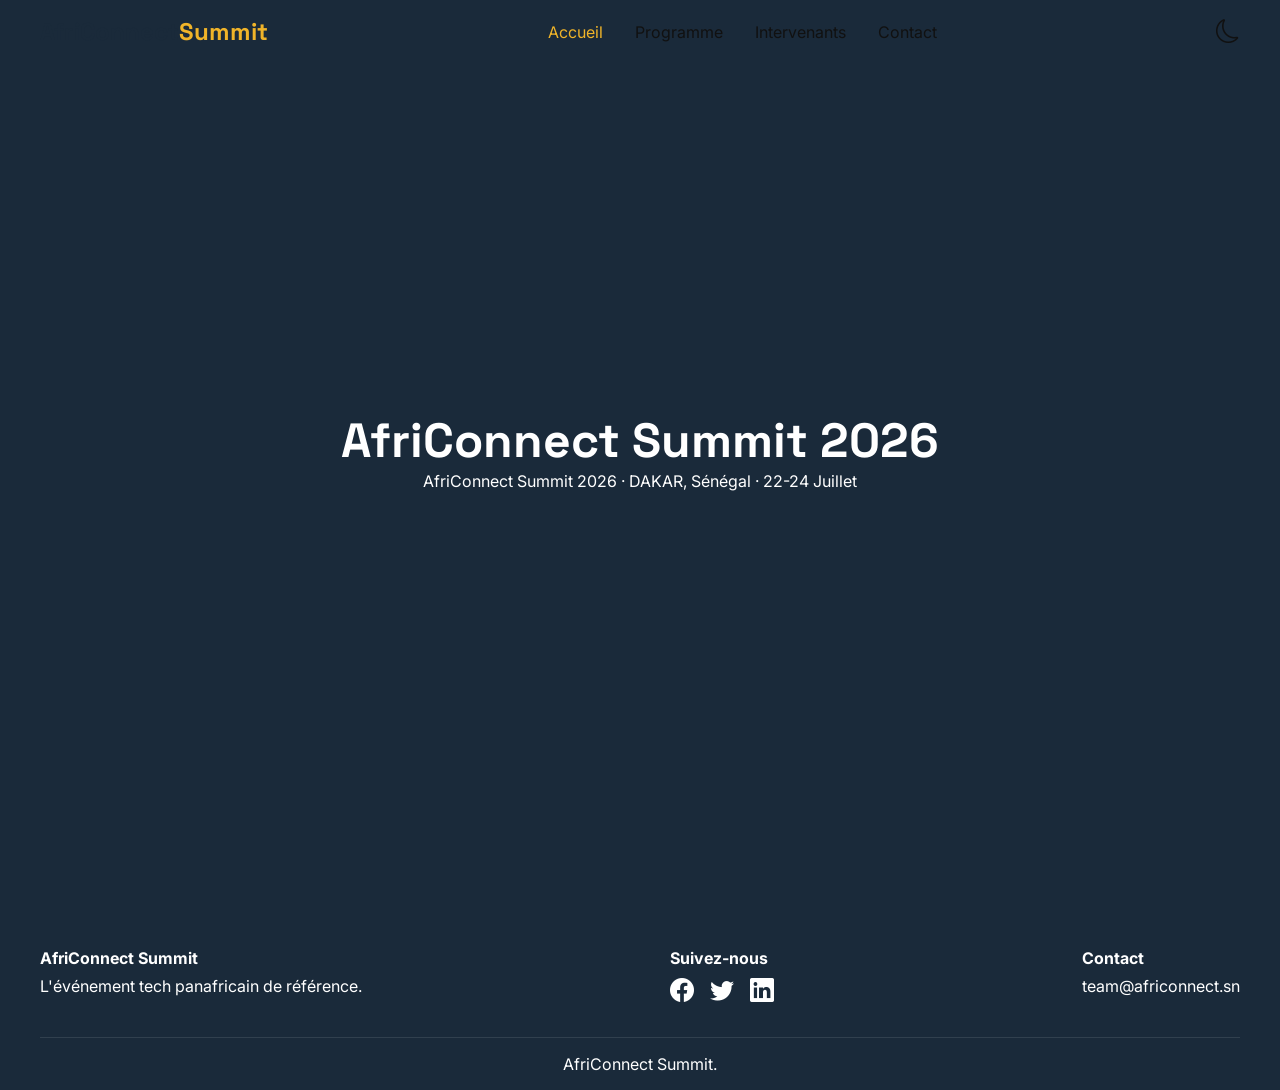
==== index.html @ 5c3fc928 "Dark Mode avec localStorage et persistance entre les pages" ====
<!DOCTYPE html>
<html lang="fr" data-theme="light">
<head>
    <meta charset="UTF-8">
    <meta name="viewport" content="width=device-width, initial-scale=1.0">
    <title>AfriConnect Summit 2026</title>
    
    <!-- Google Fonts -->
    <link href="https://fonts.googleapis.com/css2?family=Space+Grotesk:wght@400;600;700&family=Inter:wght@300;400;600&display=swap" rel="stylesheet">
    
    <!-- Bootstrap Icons -->
    <link rel="stylesheet" href="https://cdn.jsdelivr.net/npm/bootstrap-icons@1.11.3/font/bootstrap-icons.min.css">
    
    <!-- CSS -->
    <link rel="stylesheet" href="css/style.css">
</head>
<body>

    <!-- NAVBAR -->
    <header>
        <nav id="navbar">
            <div class="nav-container">
                <a href="index.html" class="logo">AfriConnect<span>Summit</span></a>
                <ul class="nav-links">
                    <li><a href="index.html" class="active">Accueil</a></li>
                    <li><a href="programme.html">Programme</a></li>
                    <li><a href="intervenants.html">Intervenants</a></li>
                    <li><a href="contact.html">Contact</a></li>
                </ul>
                <div class="nav-actions">
                    <!-- BOUTON DARK MODE -->
                    <button id="theme-toggle" aria-label="Basculer le thème">
                        <i class="bi bi-moon"></i>
                    </button>
                    <button id="hamburger" aria-label="Menu" class="hamburger">
                        <i class="bi bi-list"></i>
                    </button>
                </div>
            </div>
        </nav>
    </header>
    <!--MAIN-->
    <main>
        <section class="hero-section">
            <div class="hero-content">
                <h1>AfriConnect Summit 2026</h1>
                <p>AfriConnect Summit 2026 · DAKAR, Sénégal · 22-24 Juillet</p>
            </div>
        </section>
    </main>
    <!--FOOTER -->
    <footer>
        <div class="footer-container">
            <div class="footer-col">
                <h4>AfriConnect Summit</h4>
                <p>L'événement tech panafricain de référence.</p>
            </div>
            <div class="footer-col">
                <h4>Suivez-nous</h4>
                <div class="socials">
                    <a href="#"><i class="bi bi-facebook"></i></a>
                    <a href="#"><i class="bi bi-twitter"></i></a>
                    <a href="#"><i class="bi bi-linkedin"></i></a>
                </div>
            </div>
            <div class="footer-col">
                <h4>Contact</h4>
                <p>team@africonnect.sn</p>
            </div>
        </div>
        <div class="footer-bottom">
            <p><span id="year"></span> AfriConnect Summit.</p>
        </div>
    </footer>
    <script src="js/main.js"></script>
</body>
</html>
---- css/style.css ----
/*VARIABLES CSS - Dark Mode inclus*/
:root{
    /*Couleurs*/
    --primary: #1a2a3a;
    --secondary: #f0b429;
    --text: #111;
    --bg: #f9f9f9;
    --card-bg: #ffffff;
    --border: #e0e0e0;
    --shadow: 0 8px 24px rgba(0, 0, 0, 0.08);
    /* Typographie */
    --font-title: 'Space Grotesk', sans-serif;
    --font-body: 'Inter', sans-serif;
    /* Espacements */
    --radius: 12px;
    --transition: 0.3s ease;
}
/*DARK MODE - via [data-theme="dark"]*/
[data-theme="dark"]{
    --primary: #f0b429;
    --secondary: #1a2a3a;
    --text: #e8e8e8;
    --bg: #121212;
    --card-bg: #1e1e1e;
    --border: #333;
    --shadow: 0 8px 24px rgba(255, 255, 255, 0.05);
}
/*RESET & BASE*/
*{
    margin: 0;
    padding: 0;
    box-sizing: border-box;
}
body {
    font-family: var(--font-body);
    background: var(--bg);
    color: var(--text);
    transition: background var(--transition), color var(--transition);
}
h1, h2, h3{
    font-family: var(--font-title);
}
/*NAVBAR*/
#navbar{
    position: fixed;
    top: 0;
    width: 100%;
    z-index: 1000;
    padding: 1rem 2rem;
    background: transparent;
    transition: background var(--transition), box-shadow var(--transition);
}
.nav-container{
    display: flex;
    justify-content: space-between;
    align-items: center;
    max-width: 1200px;
    margin: 0 auto;
}
.logo{
    font-family: var(--font-title);
    font-size: 1.5rem;
    font-weight: 700;
    color: var(--primary);
}
.logo span{
    color: var(--secondary);
}
.nav-links{
    display: flex;
    gap: 2rem;
    list-style: none;
}
.nav-links a{
    color: var(--text);
    text-decoration: none;
    transition: color var(--transition);
}
.nav-links a:hover,
.nav-links a.active{
    color: var(--secondary);
}
.nav-actions{
    display: flex;
    gap: 1rem;
    align-items: center;
}
#theme-toggle{
    background: none;
    border: none;
    color: var(--text);
    font-size: 1.5rem;
    cursor: pointer;
    transition: color var(--transition);
}
#theme-toggle:hover{
    color: var(--secondary);
}
.hamburger{
    display: none;
    background: none;
    border: none;
    color: var(--text);
    font-size: 1.8rem;
    cursor: pointer;
}
/*HERO*/
.hero-section{
    min-height: 100vh;
    display: flex;
    align-items: center;
    justify-content: center;
    text-align: center;
    padding: 2rem;
    background: var(--primary);
    color: #fff;
}
.hero-content h1{
    font-size: 3rem;
}
.hero-content h1 span{
    color: var(--secondary);
}
/*INNER HERO*/
.inner-hero {
    padding: 8rem 2rem 4rem;
    text-align: center;
    background: var(--primary);
    color: #fff;
}
.inner-hero-content p a{
    color: var(--secondary);
    text-decoration: none;
}
/*FOOTER*/
footer{
    background: var(--primary);
    color: #fff;
    padding: 3rem 2rem 1rem;
}
.footer-container{
    display: flex;
    justify-content: space-between;
    max-width: 1200px;
    margin: 0 auto;
    gap: 2rem;
    flex-wrap: wrap;
}
.footer-col h4{
    margin-bottom: 0.5rem;
}
.socials{
    display: flex;
    gap: 1rem;
}
.socials a{
    color: #fff;
    font-size: 1.5rem;
    transition: color var(--transition);
}
.socials a:hover{
    color: var(--secondary);
}
.footer-bottom{
    text-align: center;
    max-width: 1200px;
    margin: 2rem auto 0;
    padding-top: 1rem;
    border-top: 1px solid rgba(255, 255, 255, 0.1);
}
/* RESPONSIVE */
@media (max-width: 768px){
    .nav-links {
        display: none;
    }
    .hamburger {
        display: block;
    }
    .hero-content h1 {
        font-size: 2.5rem;
    }
    .footer-container {
        flex-direction: column;
        text-align: center;
    }
    .socials{
        justify-content: center;
    }
}
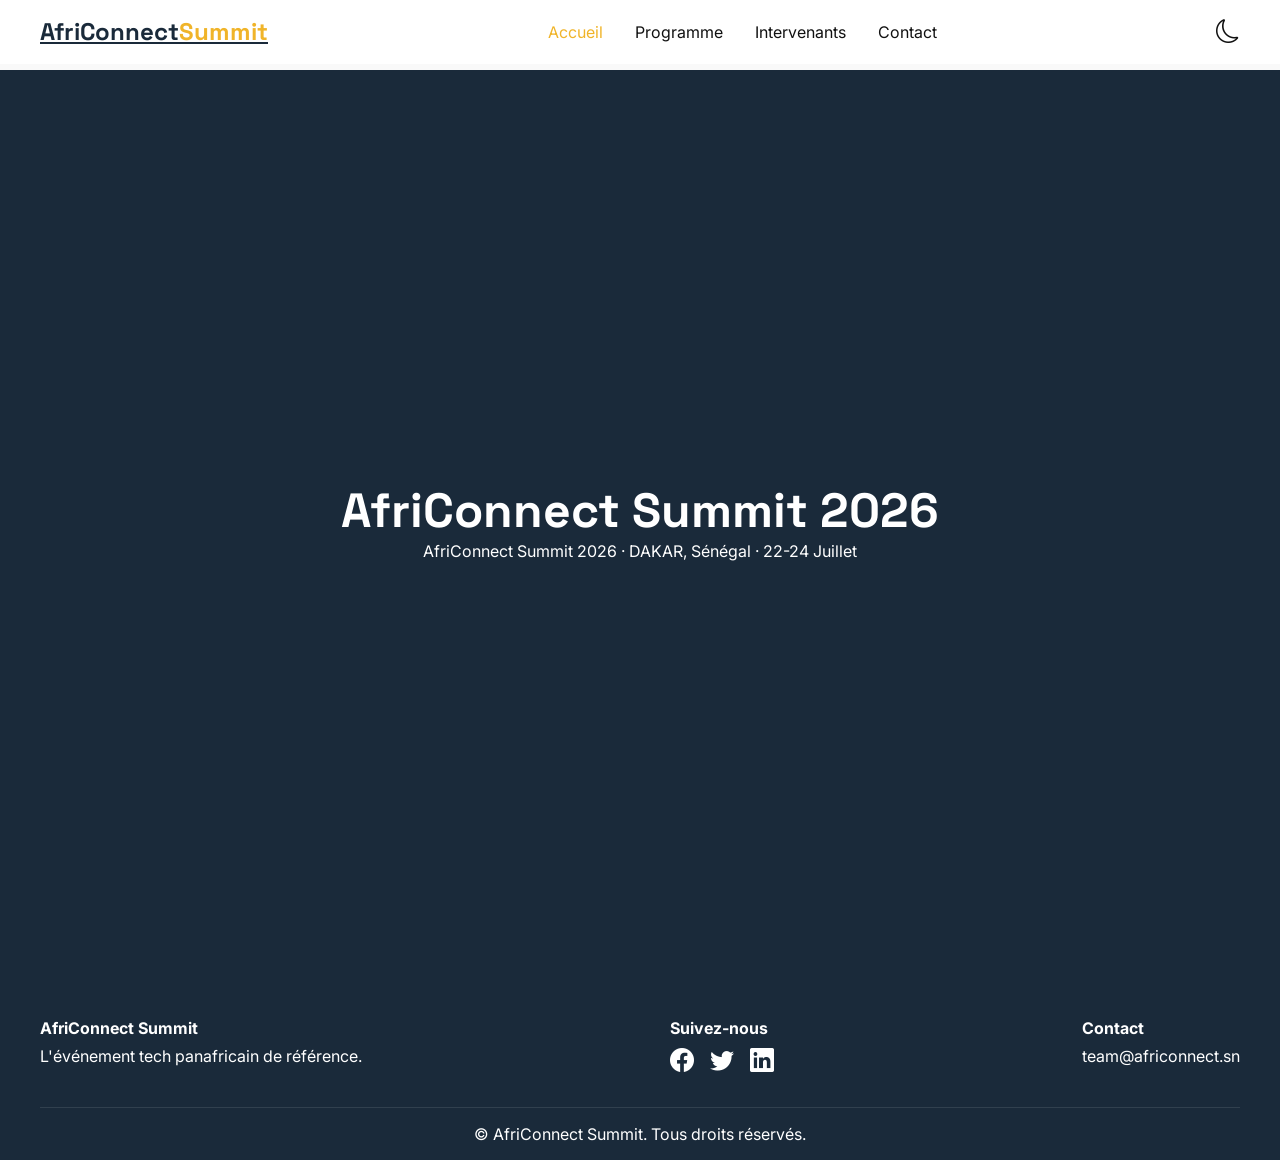
==== commit 1c551409: "la Navbar dynamique" ====
--- a/index.html
+++ b/index.html
@@ -69,7 +69,7 @@
             </div>
         </div>
         <div class="footer-bottom">
-            <p><span id="year"></span> AfriConnect Summit.</p>
+            <p>&copy; <span id="year"></span> AfriConnect Summit. Tous droits réservés.</p>
         </div>
     </footer>
     <script src="js/main.js"></script>
--- a/css/style.css
+++ b/css/style.css
@@ -14,6 +14,8 @@
     /* Espacements */
     --radius: 12px;
     --transition: 0.3s ease;
+    --nav-bg: rgba(255, 255, 255, 0.95);
+    --nav-shadow: none;
 }
 /*DARK MODE - via [data-theme="dark"]*/
 [data-theme="dark"]{
@@ -24,6 +26,8 @@
     --card-bg: #1e1e1e;
     --border: #333;
     --shadow: 0 8px 24px rgba(255, 255, 255, 0.05);
+    --nav-bg: rgba(18, 18, 18, 0.95);
+    --nav-shadow: 0 4px 20px rgba(0, 0, 0, 0.3);
 }
 /*RESET & BASE*/
 *{
@@ -36,6 +40,7 @@
     background: var(--bg);
     color: var(--text);
     transition: background var(--transition), color var(--transition);
+    padding-top: 70px;
 }
 h1, h2, h3{
     font-family: var(--font-title);
@@ -47,8 +52,14 @@
     width: 100%;
     z-index: 1000;
     padding: 1rem 2rem;
-    background: transparent;
+    background: var(--nav-bg);
+    backdrop-filter: blur(10px);
     transition: background var(--transition), box-shadow var(--transition);
+    border-bottom: 1px solid transparent;
+}
+#navbar.scrolled{
+    box-shadow: var(--nav-shadow);
+    border-bottom: 1px solid rgba(128, 128, 128, 0.1);
 }
 .nav-container{
     display: flex;
@@ -122,7 +133,7 @@
     color: var(--secondary);
 }
 /*INNER HERO*/
-.inner-hero {
+.inner-hero{
     padding: 8rem 2rem 4rem;
     text-align: center;
     background: var(--primary);
@@ -170,20 +181,57 @@
 }
 /* RESPONSIVE */
 @media (max-width: 768px){
-    .nav-links {
+    .hamburger{
+        display: flex;
+        align-items: center;
+        justify-content: center;
+    }
+
+    .nav-links{
+        position: absolute;
+        top: 100%;
+        left: 0;
+        width: 100%;
+        background: var(--nav-bg);
+        flex-direction: column;
+        padding: 20px;
+        gap: 15px;
         display: none;
-    }
-    .hamburger {
-        display: block;
-    }
-    .hero-content h1 {
+        border-top: 1px solid rgba(128, 128, 128, 0.1);
+        backdrop-filter: blur(10px);
+    }
+
+    .nav-links.active{
+        display: flex;
+    }
+
+    .nav-links a{
+        font-size: 1.1rem;
+        padding: 10px 0;
+        width: 100%;
+        text-align: center;
+    }
+
+    .hero-content h1{
         font-size: 2.5rem;
     }
-    .footer-container {
+
+    .footer-container{
         flex-direction: column;
         text-align: center;
     }
+
     .socials{
         justify-content: center;
     }
-}+}
+/* petit ecran */
+@media (max-width: 375px){
+    .logo{
+        font-size: 1.2rem;
+    }
+    
+    #navbar{
+        padding: 12px 15px;
+    }
+}
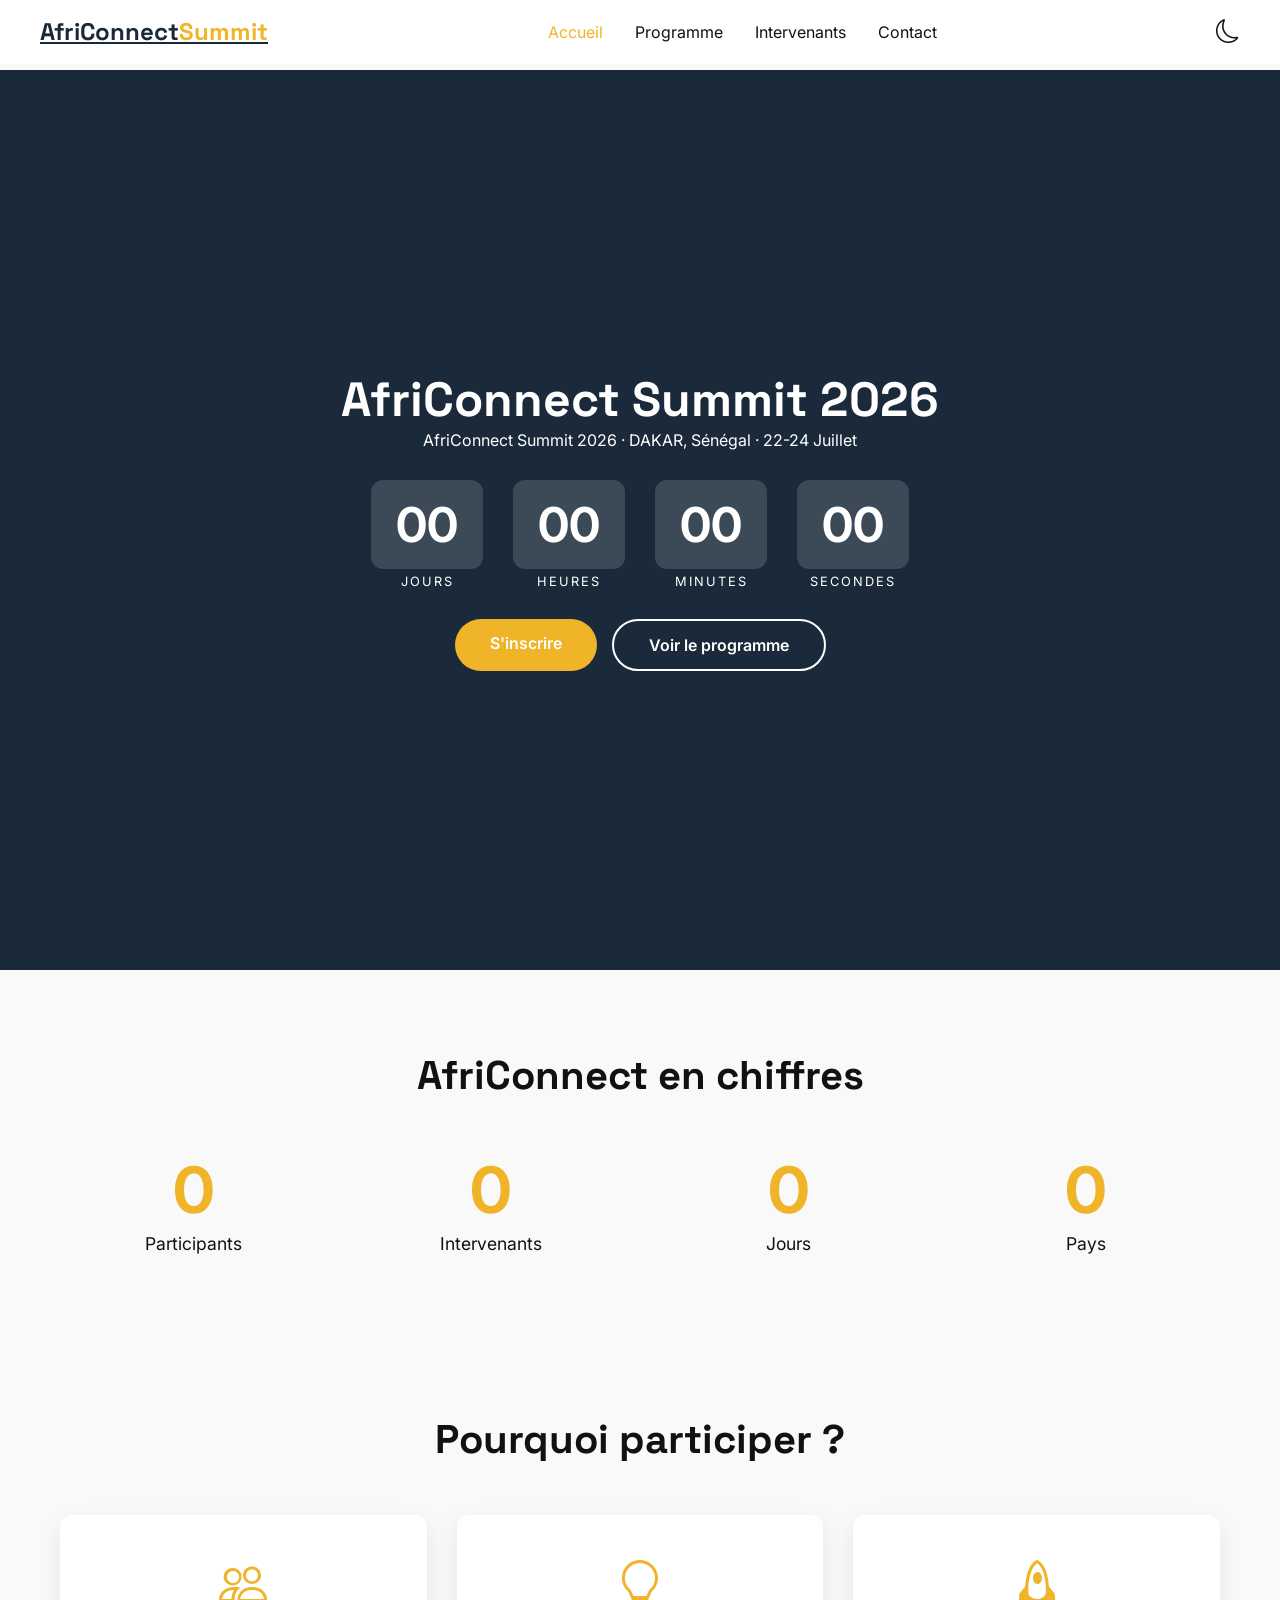
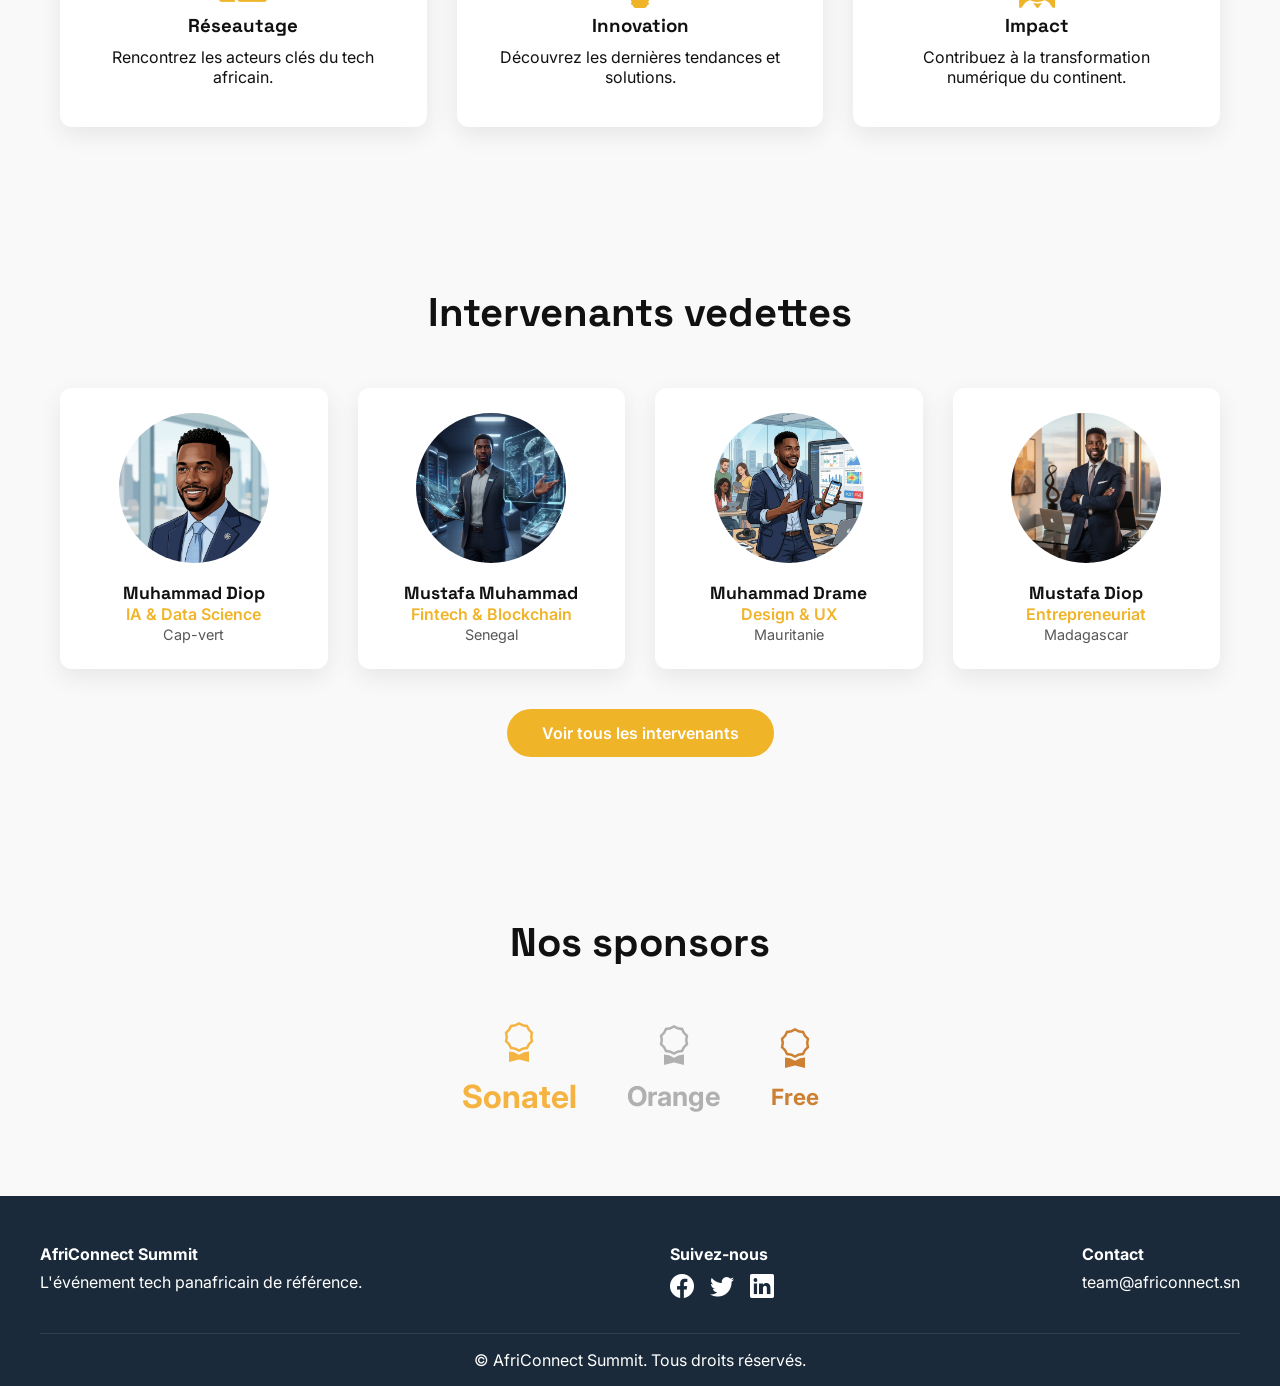
==== commit 646d1604: "Animations fade-in, slide-in, zoom-in au scroll" ====
--- a/index.html
+++ b/index.html
@@ -15,7 +15,6 @@
     <link rel="stylesheet" href="css/style.css">
 </head>
 <body>
-
     <!-- NAVBAR -->
     <header>
         <nav id="navbar">
@@ -45,6 +44,111 @@
             <div class="hero-content">
                 <h1>AfriConnect Summit 2026</h1>
                 <p>AfriConnect Summit 2026 · DAKAR, Sénégal · 22-24 Juillet</p>
+        <!-- COMPTE À REBOURS -->
+        <div id="countdown" class="countdown">
+            <div><span id="days">00</span><small>Jours</small></div>
+            <div><span id="hours">00</span><small>Heures</small></div>
+            <div><span id="minutes">00</span><small>Minutes</small></div>
+            <div><span id="seconds">00</span><small>Secondes</small></div>
+        </div>
+        <!-- BOUTONS CTA -->
+        <div class="hero-buttons">
+            <a href="contact.html" class="btn primary">S'inscrire</a>
+            <a href="programme.html" class="btn secondary">Voir le programme</a>
+        </div>
+</section>
+        <!--CHIFFRES CLÉS-->
+        <section class="stats-section fade-in">
+            <div class="container">
+                <h2>AfriConnect en chiffres</h2>
+                <div class="stats-grid">
+                    <div class="stat-item">
+                        <span class="stat-number" data-target="1200">0</span>
+                        <p>Participants</p>
+                    </div>
+                    <div class="stat-item">
+                        <span class="stat-number" data-target="48">0</span>
+                        <p>Intervenants</p>
+                    </div>
+                    <div class="stat-item">
+                        <span class="stat-number" data-target="3">0</span>
+                        <p>Jours</p>
+                    </div>
+                    <div class="stat-item">
+                        <span class="stat-number" data-target="12">0</span>
+                        <p>Pays</p>
+                    </div>
+                </div>
+            </div>
+        </section>
+        <!--POURQUOI PARTICIPER-->
+        <section class="why-section fade-in">
+            <div class="container">
+                <h2>Pourquoi participer ?</h2>
+                <div class="why-grid">
+                    <div class="why-card">
+                        <i class="bi bi-people"></i>
+                        <h3>Réseautage</h3>
+                        <p>Rencontrez les acteurs clés du tech africain.</p>
+                    </div>
+                    <div class="why-card">
+                        <i class="bi bi-lightbulb"></i>
+                        <h3>Innovation</h3>
+                        <p>Découvrez les dernières tendances et solutions.</p>
+                    </div>
+                    <div class="why-card">
+                        <i class="bi bi-rocket"></i>
+                        <h3>Impact</h3>
+                        <p>Contribuez à la transformation numérique du continent.</p>
+                    </div>
+                </div>
+            </div>
+        </section>
+        <!--INTERVENANTS VEDETTES-->
+        <section class="speakers-preview fade-in">
+            <div class="container">
+                <h2>Intervenants vedettes</h2>
+                <div class="speakers-grid">
+                    <div class="speaker-card">
+                        <img src="images/rcommercial.jpg" alt="Muhammad Diop">
+                        <h3>Muhammad Diop</h3>
+                        <p>IA & Data Science</p>
+                        <span>Cap-vert</span>
+                    </div>
+                    <div class="speaker-card">
+                        <img src="images/dtechnique.jpg" alt="Mustafa Muhammad">
+                        <h3>Mustafa Muhammad</h3>
+                        <p>Fintech & Blockchain</p>
+                        <span>Senegal</span>
+                    </div>
+                    <div class="speaker-card">
+                        <img src="images/cmanager1.jpg" alt="Muhammad Drame">
+                        <h3>Muhammad Drame</h3>
+                        <p>Design & UX</p>
+                        <span>Mauritanie</span>
+                    </div>
+                    <div class="speaker-card">
+                        <img src="images/ceo.jpg" alt="Mustafa Diop">
+                        <h3>Mustafa Diop</h3>
+                        <p>Entrepreneuriat</p>
+                        <span>Madagascar</span>
+                    </div>
+                </div>
+                <div class="text-center">
+                    <a href="intervenants.html" class="btn primary">Voir tous les intervenants</a>
+                </div>
+            </div>
+        </section>
+
+        <!-- ===== SPONSORS ===== -->
+        <section class="sponsors-section fade-in">
+            <div class="container">
+                <h2>Nos sponsors</h2>
+                <div class="sponsors-flex">
+                    <div class="sponsor gold"><i class="bi bi-award"></i> Sonatel</div>
+                    <div class="sponsor silver"><i class="bi bi-award"></i> Orange</div>
+                    <div class="sponsor bronze"><i class="bi bi-award"></i> Free</div>
+                </div>
             </div>
         </section>
     </main>
@@ -70,6 +174,7 @@
         </div>
         <div class="footer-bottom">
             <p>&copy; <span id="year"></span> AfriConnect Summit. Tous droits réservés.</p>
+            <button id="back-to-top" aria-label="Retour en haut"><i class="bi bi-arrow-up"></i></button>
         </div>
     </footer>
     <script src="js/main.js"></script>
--- a/css/style.css
+++ b/css/style.css
@@ -235,3 +235,352 @@
         padding: 12px 15px;
     }
 }
+/* ======================================================
+   COMMIT #3 - NOUVEAUX STYLES
+   ====================================================== */
+
+.container {
+    max-width: 1200px;
+    margin: 0 auto;
+    padding: 0 20px;
+}
+
+section {
+    padding: 80px 0;
+}
+
+section h2 {
+    text-align: center;
+    font-size: 2.5rem;
+    margin-bottom: 50px;
+}
+
+/* COMPTE À REBOURS */
+.countdown {
+    display: flex;
+    justify-content: center;
+    gap: 30px;
+    margin: 30px 0;
+    flex-wrap: wrap;
+}
+
+.countdown div {
+    text-align: center;
+}
+
+.countdown span {
+    font-size: 3rem;
+    font-weight: 700;
+    display: block;
+    background: rgba(255, 255, 255, 0.15);
+    padding: 15px 25px;
+    border-radius: 12px;
+    min-width: 80px;
+    backdrop-filter: blur(5px);
+}
+
+.countdown small {
+    display: block;
+    margin-top: 5px;
+    font-size: 0.8rem;
+    text-transform: uppercase;
+    letter-spacing: 2px;
+}
+
+/* BOUTONS CTA */
+.hero-buttons {
+    display: flex;
+    gap: 15px;
+    justify-content: center;
+    flex-wrap: wrap;
+    margin-top: 20px;
+}
+
+.btn {
+    display: inline-block;
+    padding: 14px 35px;
+    border-radius: 50px;
+    font-weight: 600;
+    transition: all var(--transition);
+    border: none;
+    cursor: pointer;
+    text-decoration: none;
+    font-size: 1rem;
+}
+
+.btn.primary {
+    background: var(--secondary);
+    color: #fff;
+}
+
+.btn.primary:hover {
+    transform: translateY(-3px);
+    box-shadow: 0 8px 25px rgba(240, 180, 41, 0.4);
+}
+
+.btn.secondary {
+    background: transparent;
+    color: #fff;
+    border: 2px solid #fff;
+}
+
+.btn.secondary:hover {
+    background: #fff;
+    color: var(--primary);
+    transform: translateY(-3px);
+}
+
+/* STATS - Chiffres clés */
+.stats-grid {
+    display: grid;
+    grid-template-columns: repeat(4, 1fr);
+    gap: 30px;
+    text-align: center;
+}
+
+.stat-item .stat-number {
+    font-size: 4rem;
+    font-weight: 700;
+    color: var(--secondary);
+    display: block;
+}
+
+.stat-item p {
+    font-size: 1.1rem;
+    margin-top: 5px;
+}
+
+/* WHY - Pourquoi participer */
+.why-grid {
+    display: flex;
+    gap: 30px;
+    justify-content: center;
+    flex-wrap: wrap;
+}
+
+.why-card {
+    background: var(--card-bg);
+    padding: 40px 30px;
+    border-radius: var(--radius);
+    text-align: center;
+    box-shadow: var(--shadow);
+    flex: 1;
+    min-width: 250px;
+    transition: transform var(--transition);
+}
+
+.why-card:hover {
+    transform: translateY(-10px);
+}
+
+.why-card i {
+    font-size: 3rem;
+    color: var(--secondary);
+    margin-bottom: 15px;
+}
+
+.why-card h3 {
+    margin-bottom: 10px;
+}
+
+/* SPEAKERS - Intervenants */
+.speakers-grid {
+    display: grid;
+    grid-template-columns: repeat(4, 1fr);
+    gap: 30px;
+}
+
+.speaker-card {
+    background: var(--card-bg);
+    border-radius: var(--radius);
+    padding: 25px 20px;
+    text-align: center;
+    box-shadow: var(--shadow);
+    transition: all var(--transition);
+}
+
+.speaker-card:hover {
+    transform: translateY(-8px);
+    box-shadow: 0 12px 30px rgba(0, 0, 0, 0.15);
+}
+
+.speaker-card img {
+    width: 150px;
+    height: 150px;
+    border-radius: 50%;
+    object-fit: cover;
+    margin-bottom: 15px;
+}
+
+.speaker-card h3 {
+    font-size: 1.1rem;
+}
+
+.speaker-card p {
+    color: var(--secondary);
+    font-weight: 600;
+}
+
+.speaker-card span {
+    font-size: 0.9rem;
+    opacity: 0.7;
+}
+
+.text-center {
+    text-align: center;
+    margin-top: 40px;
+}
+
+/* SPONSORS */
+.sponsors-flex {
+    display: flex;
+    justify-content: center;
+    align-items: center;
+    gap: 50px;
+    flex-wrap: wrap;
+}
+
+.sponsor {
+    text-align: center;
+    font-weight: 700;
+    font-size: 1.5rem;
+}
+
+.sponsor i {
+    display: block;
+    font-size: 2.5rem;
+    margin-bottom: 10px;
+}
+
+.sponsor.gold {
+    font-size: 2rem;
+    color: #f5b342;
+}
+
+.sponsor.gold i {
+    color: #f5b342;
+}
+
+.sponsor.silver {
+    font-size: 1.7rem;
+    color: #b0b0b0;
+}
+
+.sponsor.silver i {
+    color: #b0b0b0;
+}
+
+.sponsor.bronze {
+    font-size: 1.4rem;
+    color: #cd7f32;
+}
+
+.sponsor.bronze i {
+    color: #cd7f32;
+}
+
+/* ANIMATIONS FADE-IN */
+.fade-in {
+    opacity: 0;
+    transform: translateY(40px);
+    transition: all 0.8s ease;
+}
+
+.fade-in.visible {
+    opacity: 1;
+    transform: translateY(0);
+}
+
+/* BOUTON RETOUR EN HAUT */
+#back-to-top {
+    position: fixed;
+    bottom: 30px;
+    right: 30px;
+    background: var(--secondary);
+    color: #fff;
+    border: none;
+    border-radius: 50%;
+    width: 50px;
+    height: 50px;
+    font-size: 1.5rem;
+    cursor: pointer;
+    transition: all var(--transition);
+    display: none;
+    align-items: center;
+    justify-content: center;
+    z-index: 999;
+}
+
+#back-to-top:hover {
+    transform: translateY(-3px);
+    box-shadow: 0 8px 25px rgba(240, 180, 41, 0.4);
+}
+
+#back-to-top.visible {
+    display: flex;
+}
+
+/* RESPONSIVE POUR LE COMMIT #3 */
+@media(max-width: 768px){
+    section{
+        padding: 50px 0;
+    }
+    section h2{
+        font-size: 2rem;
+    }
+    .stats-grid{
+        grid-template-columns: repeat(2, 1fr);
+    }
+    .speakers-grid{
+        grid-template-columns: repeat(2, 1fr);
+    }
+    .countdown{
+        gap: 15px;
+    }
+    .countdown span{
+        font-size: 2rem;
+        padding: 10px 18px;
+        min-width: 60px;
+    }
+    .hero-content h1{
+        font-size: 2.5rem;
+    }
+    .why-card{
+        min-width: 200px;
+    }
+    .sponsors-flex {
+        gap: 30px;
+    }
+    .sponsor.gold{
+        font-size: 1.7rem;
+    }
+    .sponsor.silver{
+        font-size: 1.4rem;
+    }
+    .sponsor.bronze{
+        font-size: 1.2rem;
+    }
+}
+@media(max-width: 375px){
+    .stats-grid{
+        grid-template-columns: 1fr;
+    }
+    .speakers-grid{
+        grid-template-columns: 1fr;
+    }
+    .countdown{
+        gap: 10px;
+    }
+    .countdown span{
+        font-size: 1.5rem;
+        padding: 8px 12px;
+        min-width: 50px;
+    }
+    .hero-content h1{
+        font-size: 2rem;
+    }
+    .btn{
+        padding: 12px 25px;
+        font-size: 0.9rem;
+    }
+}
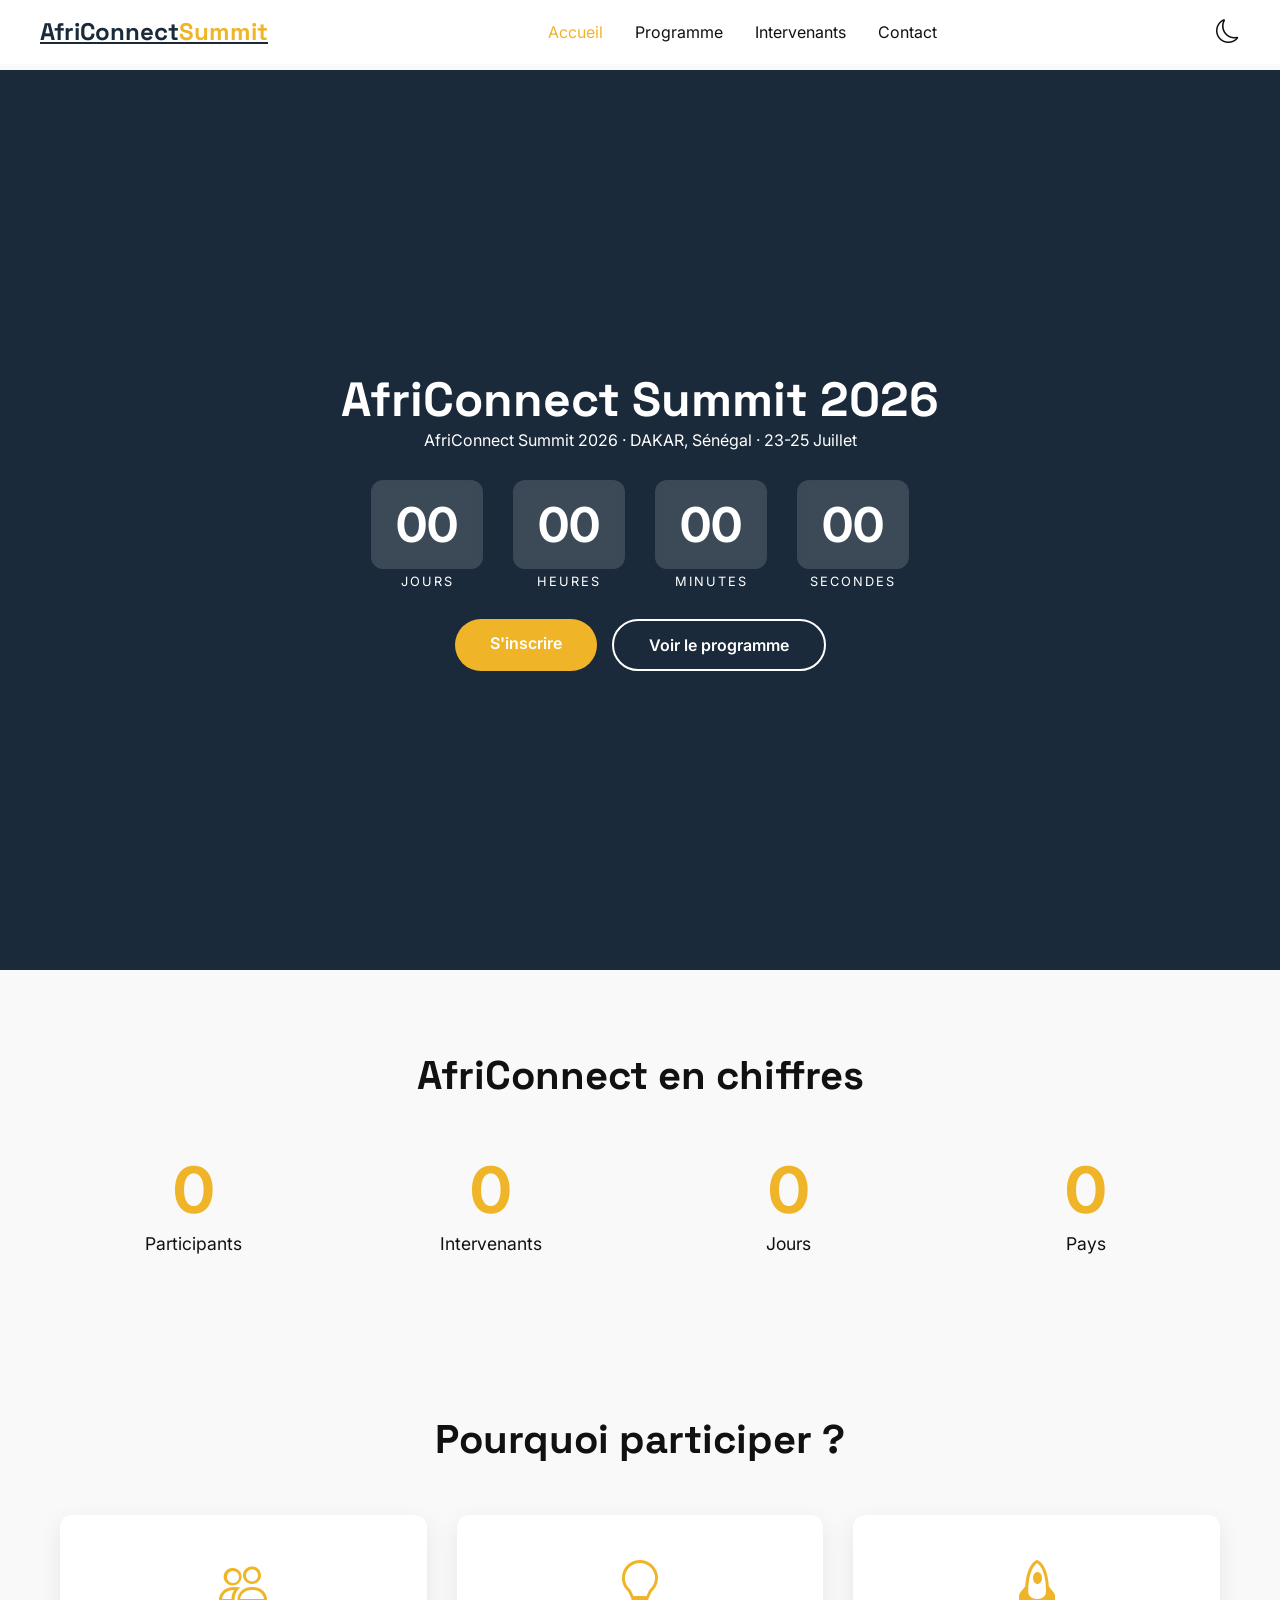
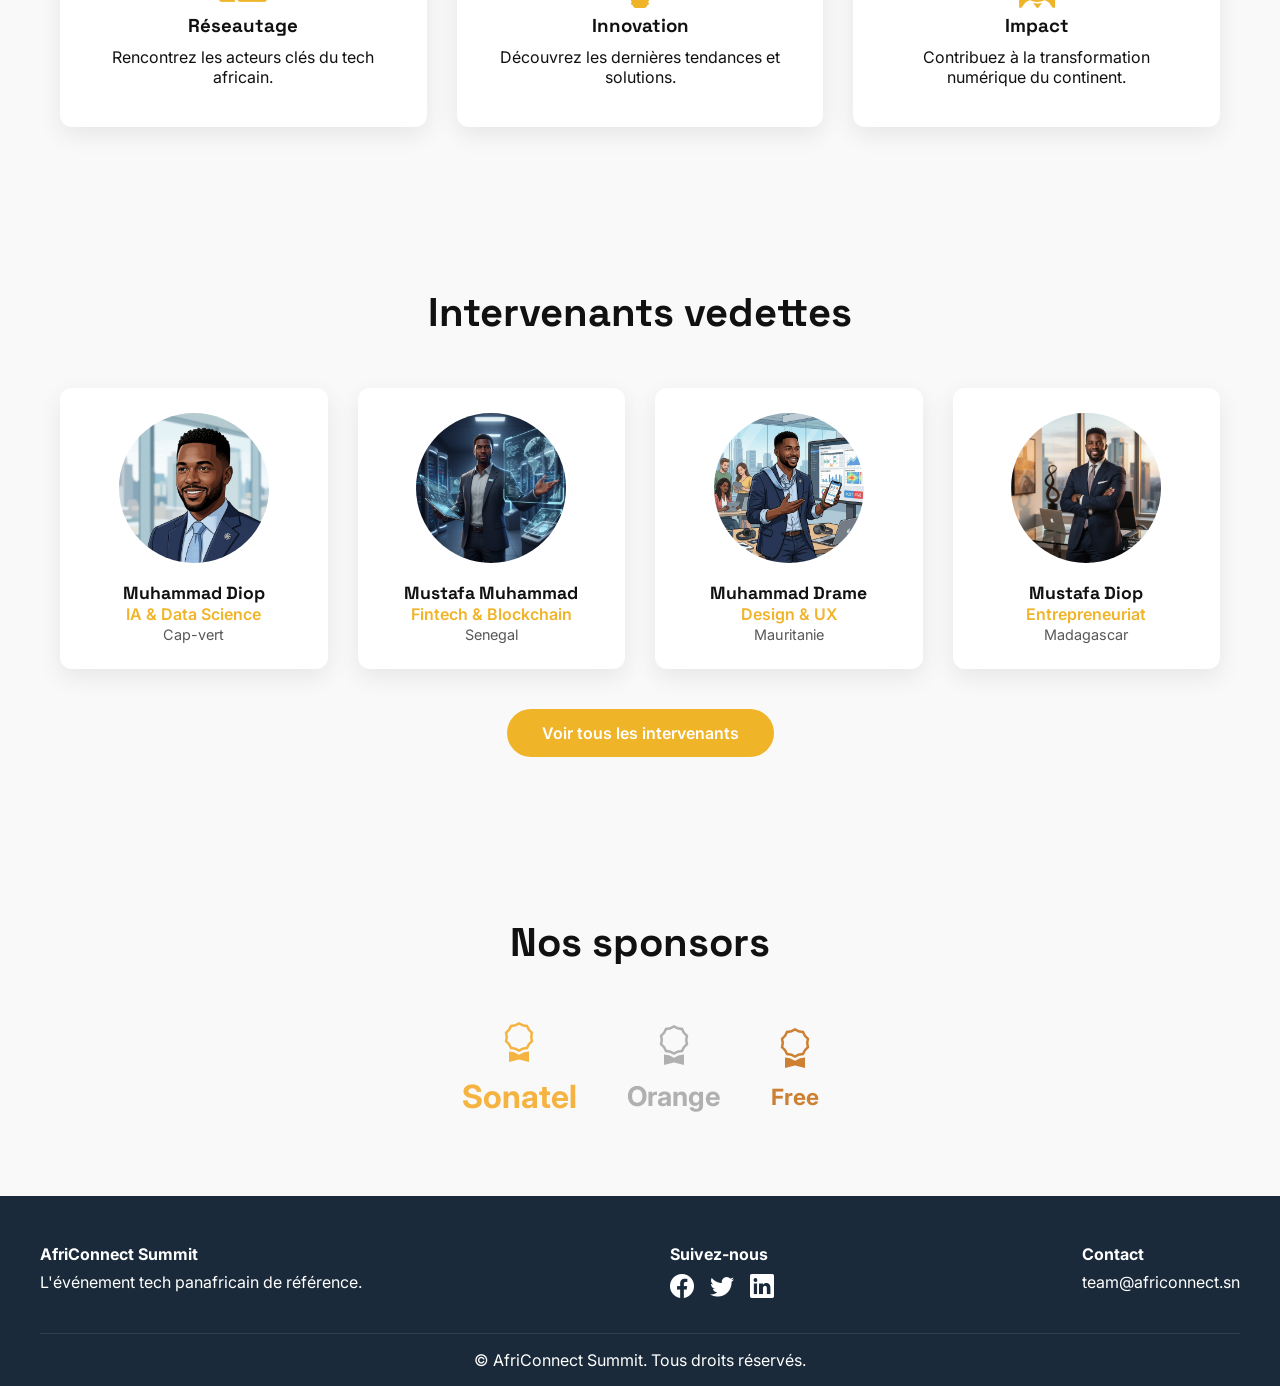
==== commit 2bb15f86: "Filtrage dynamique des intervenants" ====
--- a/index.html
+++ b/index.html
@@ -43,7 +43,7 @@
         <section class="hero-section">
             <div class="hero-content">
                 <h1>AfriConnect Summit 2026</h1>
-                <p>AfriConnect Summit 2026 · DAKAR, Sénégal · 22-24 Juillet</p>
+                <p>AfriConnect Summit 2026 · DAKAR, Sénégal · 23-25 Juillet</p>
         <!-- COMPTE À REBOURS -->
         <div id="countdown" class="countdown">
             <div><span id="days">00</span><small>Jours</small></div>
--- a/css/style.css
+++ b/css/style.css
@@ -584,3 +584,291 @@
         font-size: 0.9rem;
     }
 }
+/*COMMIT 4 programme et theme*/
+/* SECTION PROGRAMME */
+.SectionProgramme{
+    padding: 80px 0;
+}
+.SectionProgramme h2{
+    text-align: center;
+    font-size: 2.5rem;
+    margin-bottom: 50px;
+}
+/* ONGLETS */
+.tabs{
+    display: flex;
+    justify-content: center;
+    gap: 15px;
+    margin-bottom: 40px;
+    flex-wrap: wrap;
+}
+.tab-btn{
+    padding: 12px 35px;
+    border: 2px solid var(--secondary);
+    background: transparent;
+    color: var(--text);
+    border-radius: 50px;
+    font-weight: 600;
+    cursor: pointer;
+    transition: all var(--transition);
+    font-size: 1rem;
+}
+.tab-btn:hover{
+    background: var(--secondary);
+    color: #fff;
+    transform: translateY(-3px);
+}
+.tab-btn.active{
+    background: var(--secondary);
+    color: #fff;
+}
+/* TABLEAUX */
+.tab-content table{
+    width: 100%;
+    border-collapse: collapse;
+    background: var(--card-bg);
+    border-radius: var(--radius);
+    overflow: hidden;
+    box-shadow: var(--shadow);
+}
+.tab-content thead{
+    background: var(--primary);
+    color: #fff;
+}
+.tab-content th{
+    padding: 15px 20px;
+    text-align: left;
+    font-weight: 600;
+}
+.tab-content td{
+    padding: 12px 20px;
+    border-bottom: 1px solid var(--border);
+}
+.tab-content tbody tr:hover{
+    background: rgba(240, 180, 41, 0.05);
+}
+.tab-content tbody tr:nth-child(even){
+    background: rgba(0, 0, 0, 0.02);
+}
+[data-theme="dark"] .tab-content tbody tr:nth-child(even){
+    background: rgba(255, 255, 255, 0.03);
+}
+/* SECTION THÉMATIQUES */
+.sectionthemes{
+    padding: 80px 0;
+    background: var(--bg);
+}
+.sectionthemes h2{
+    text-align: center;
+    font-size: 2.5rem;
+    margin-bottom: 50px;
+}
+/* GRILLE THÉMATIQUES */
+.gridthemes{
+    display: grid;
+    grid-template-columns: repeat(2, 1fr);
+    gap: 30px;
+}
+/* CARTE THÉMATIQUE */
+.cartetheme{
+    background: var(--card-bg);
+    padding: 40px 30px;
+    border-radius: var(--radius);
+    text-align: center;
+    box-shadow: var(--shadow);
+    transition: all var(--transition);
+}
+.cartetheme:hover{
+    transform: translateY(-8px);
+    box-shadow: 0 12px 30px rgba(0, 0, 0, 0.12);
+}
+.cartetheme i{
+    font-size: 3rem;
+    color: var(--secondary);
+    margin-bottom: 15px;
+    display: block;
+}
+.cartetheme h3{
+    margin-bottom: 10px;
+}
+.cartetheme p{
+    color: var(--text);
+    opacity: 0.8;
+}
+/* RESPONSIVE */
+@media (max-width: 768px){
+    .SectionProgramme {
+        padding: 50px 0;
+    }
+    .sectionthemes{
+        padding: 50px 0;
+    }
+    .SectionProgramme h2,
+    .sectionthemes h2{
+        font-size: 2rem;
+    }
+    .tabs{
+        gap: 10px;
+    }
+    .tab-btn{
+        padding: 10px 25px;
+        font-size: 0.9rem;
+    }
+    .gridthemes{
+        grid-template-columns: 1fr;
+    }
+    .tab-content table{
+        font-size: 0.85rem;
+    }
+    .tab-content th,
+    .tab-content td{
+        padding: 10px 12px;
+    }
+}
+@media (max-width: 375px){
+    .tab-btn{
+        padding: 8px 18px;
+        font-size: 0.8rem;
+        width: 100%;
+    }
+    .tab-content table{
+        font-size: 0.7rem;
+    }
+    .tab-content th,
+    .tab-content td{
+        padding: 8px 10px;
+    }
+    .cartetheme{
+        padding: 30px 20px;
+    }
+    .cartetheme i{
+        font-size: 2.5rem;
+    }
+}
+/* COMMIT5 filtre des intervenants*/
+
+/*section filtre*/
+.sectionfiltres{
+    padding: 40px 0 20px;
+}
+.filtres{
+    display: flex;
+    justify-content: center;
+    gap: 15px;
+    flex-wrap: wrap;
+}
+.btn-filtre{
+    padding: 10px 30px;
+    border: 2px solid var(--secondary);
+    background: transparent;
+    color: var(--text);
+    border-radius: 50px;
+    font-weight: 600;
+    cursor: pointer;
+    transition: all var(--transition);
+    font-size: 0.95rem;
+}
+.btn-filtre:hover{
+    background: var(--secondary);
+    color: #fff;
+    transform: translateY(-3px);
+}
+.btn-filtre.actif{
+    background: var(--secondary);
+    color: #fff;
+}
+/*section des intervenant*/
+.sectionintervenants{
+    padding: 20px 0 80px;
+}
+.grilleintervenants{
+    display: grid;
+    grid-template-columns: repeat(3, 1fr);
+    gap: 30px;
+}
+/* carte des intervants*/
+.carteintervenant{
+    background: var(--card-bg);
+    border-radius: var(--radius);
+    padding: 25px 20px;
+    text-align: center;
+    box-shadow: var(--shadow);
+    transition: all var(--transition);
+}
+.carteintervenant:hover{
+    transform: translateY(-8px);
+    box-shadow: 0 12px 30px rgba(0, 0, 0, 0.15);
+}
+.carteintervenant img{
+    width: 150px;
+    height: 150px;
+    border-radius: 50%;
+    object-fit: cover;
+    margin-bottom: 15px;
+}
+.carteintervenant h3{
+    font-size: 1.1rem;
+    margin-bottom: 5px;
+}
+.carteintervenant p{
+    color: var(--secondary);
+    font-weight: 600;
+    margin-bottom: 5px;
+}
+.carteintervenant span{
+    font-size: 0.9rem;
+    opacity: 0.7;
+}
+/*conteneur */
+.conteneur{
+    max-width: 1200px;
+    margin: 0 auto;
+    padding: 0 20px;
+}
+/*responsive*/
+/* Tablette */
+@media (max-width: 768px){
+    .grilleintervenants{
+        grid-template-columns: repeat(2, 1fr);
+        gap: 20px;
+    }
+    .filtres{
+        gap: 10px;
+    }
+    .btn-filtre{
+        padding: 8px 20px;
+        font-size: 0.85rem;
+    }
+    .carteintervenant img{
+        width: 120px;
+        height: 120px;
+    }
+}
+/* Mobile */
+@media (max-width: 375px){
+    .grilleintervenants {
+        grid-template-columns: 1fr;
+        gap: 20px;
+    }
+    .btn-filtre{
+        padding: 6px 15px;
+        font-size: 0.75rem;
+        width: 100%;
+        text-align: center;
+    }
+    .filtres{
+        flex-direction: column;
+        align-items: center;
+        gap: 8px;
+    }
+    .carteintervenant img{
+        width: 100px;
+        height: 100px;
+    }
+    .carteintervenant h3{
+        font-size: 1rem;
+    }
+    .carteintervenant p{
+        font-size: 0.9rem;
+    }
+}
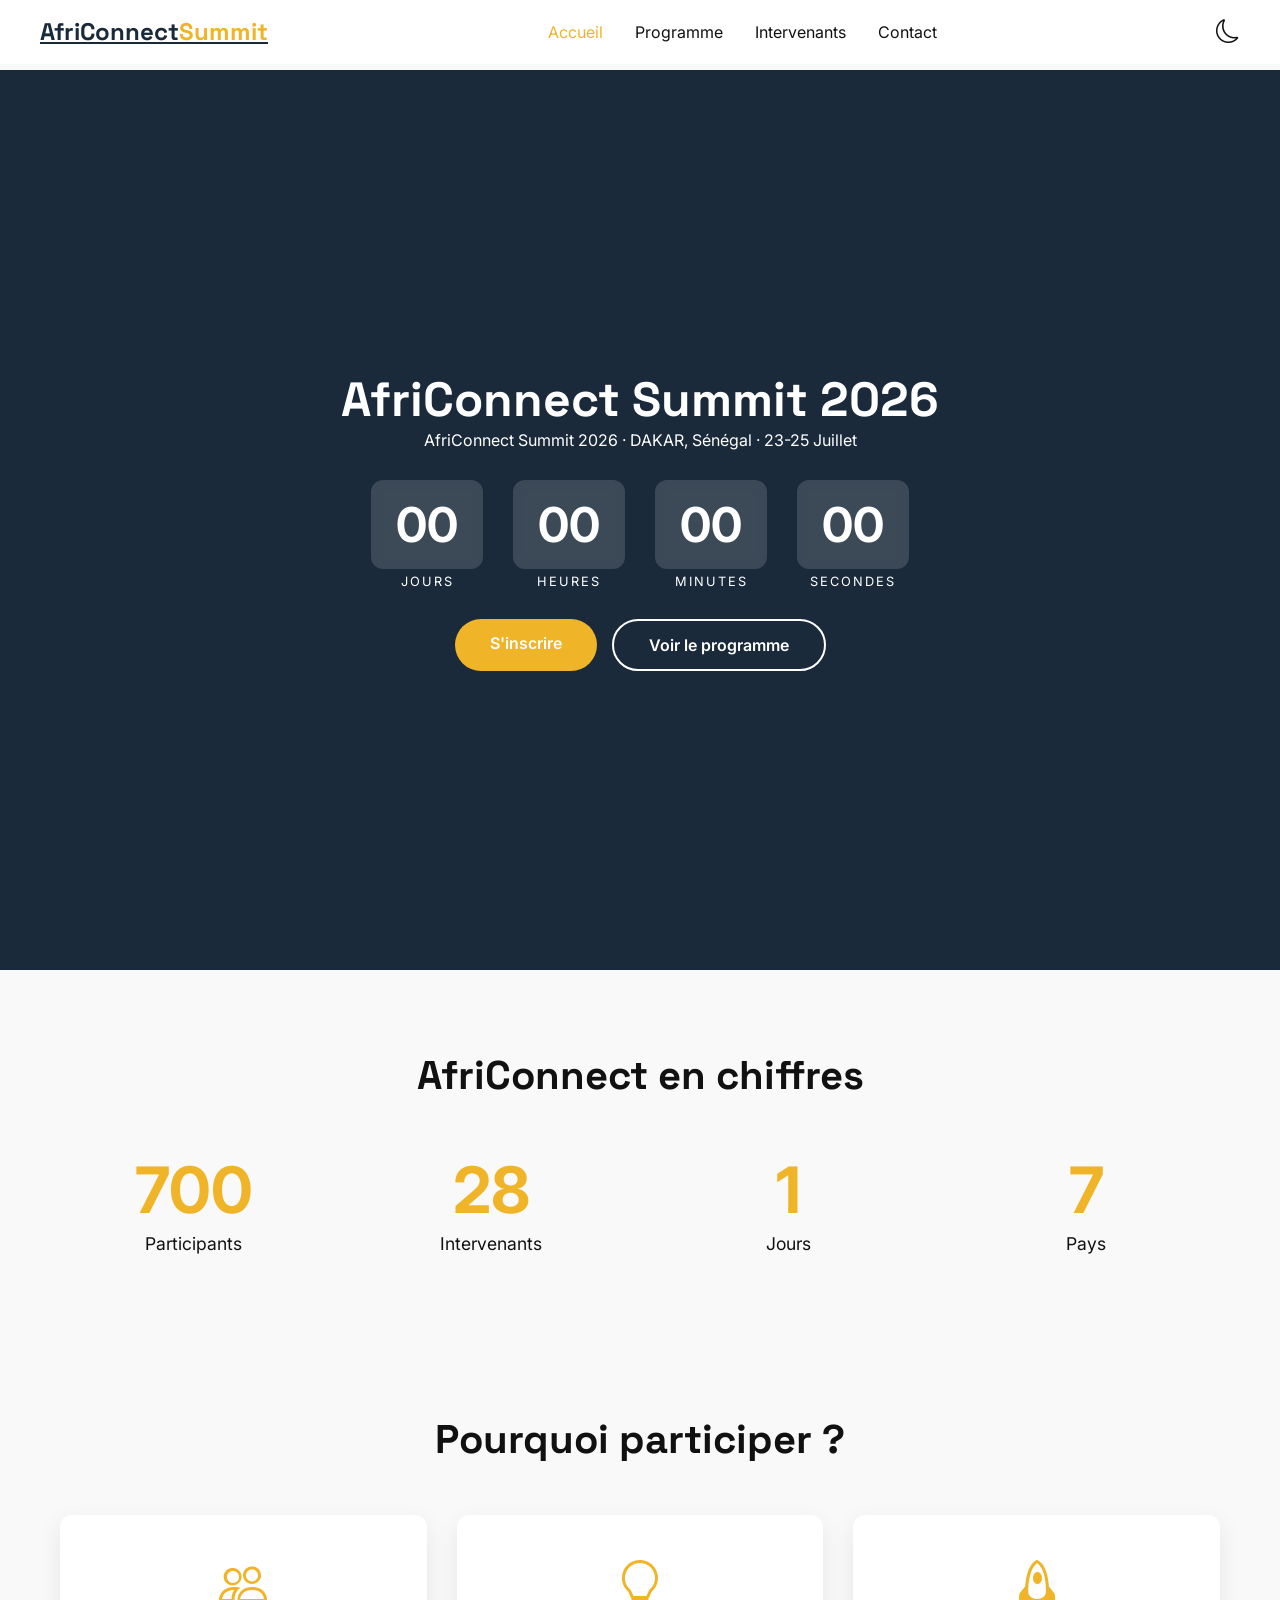
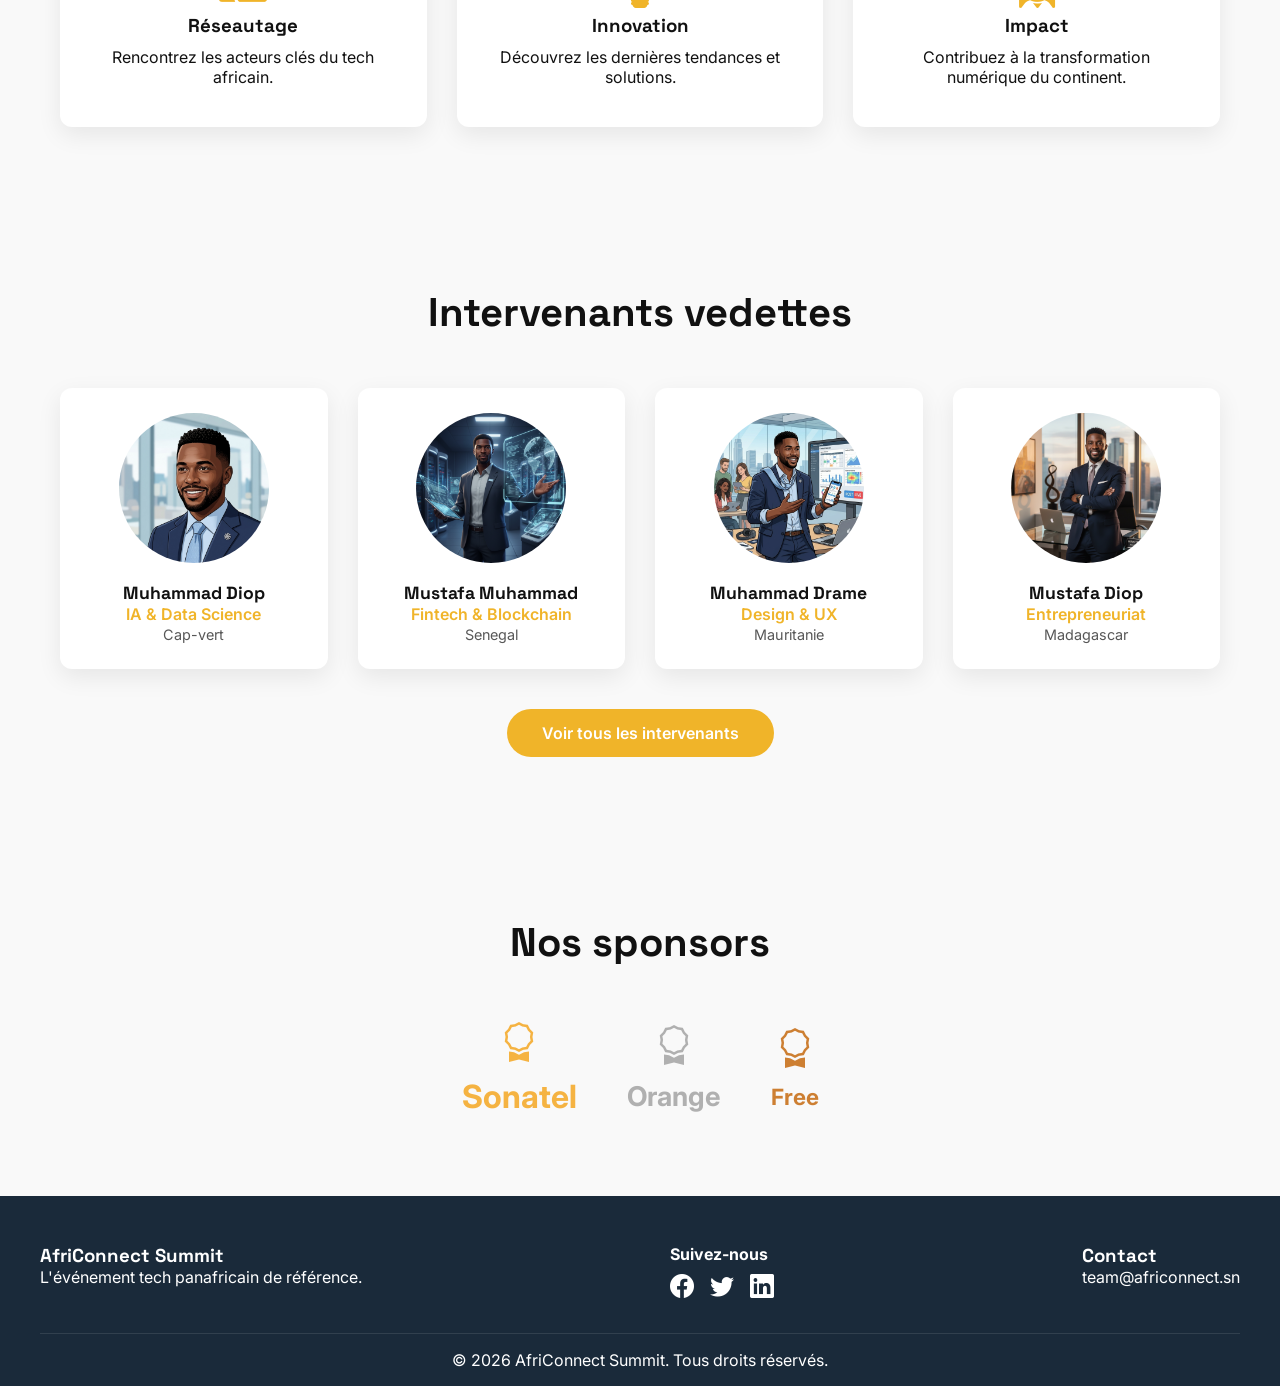
==== commit 8223aa12: "anne dynamique" ====
--- a/index.html
+++ b/index.html
@@ -55,6 +55,7 @@
         <div class="hero-buttons">
             <a href="contact.html" class="btn primary">S'inscrire</a>
             <a href="programme.html" class="btn secondary">Voir le programme</a>
+        </div>
         </div>
 </section>
         <!--CHIFFRES CLÉS-->
@@ -156,7 +157,7 @@
     <footer>
         <div class="footer-container">
             <div class="footer-col">
-                <h4>AfriConnect Summit</h4>
+                <h3>AfriConnect Summit</h3>
                 <p>L'événement tech panafricain de référence.</p>
             </div>
             <div class="footer-col">
@@ -168,7 +169,7 @@
                 </div>
             </div>
             <div class="footer-col">
-                <h4>Contact</h4>
+                <h3>Contact</h3>
                 <p>team@africonnect.sn</p>
             </div>
         </div>
--- a/css/style.css
+++ b/css/style.css
@@ -871,4 +871,290 @@
     .carteintervenant p{
         font-size: 0.9rem;
     }
+}
+/* ======================================================
+   COMMIT #6 - CONTACT, FORMULAIRE, FAQ, MAPS
+   ====================================================== */
+
+/* SECTION CONTACT */
+.sectioncontact {
+    padding: 60px 0 80px;
+}
+
+.contactflex {
+    display: flex;
+    gap: 60px;
+    align-items: flex-start;
+}
+
+.contactformulaire {
+    flex: 2;
+}
+
+.contactformulaire h2 {
+    text-align: left;
+    font-size: 2rem;
+    margin-bottom: 10px;
+}
+
+.contactformulaire > p {
+    margin-bottom: 30px;
+    opacity: 0.7;
+}
+
+.contactinfos {
+    flex: 1;
+    background: var(--card-bg);
+    padding: 40px 30px;
+    border-radius: var(--radius);
+    box-shadow: var(--shadow);
+}
+
+.contactinfos h2 {
+    text-align: left;
+    font-size: 1.8rem;
+    margin-bottom: 30px;
+}
+
+.info-item,
+.infoitem {
+    display: flex;
+    gap: 15px;
+    margin-bottom: 25px;
+    align-items: flex-start;
+}
+
+.info-item i,
+.infoitem i {
+    font-size: 1.8rem;
+    color: var(--secondary);
+    margin-top: 5px;
+}
+
+.info-item h4,
+.infoitem h4 {
+    margin-bottom: 5px;
+}
+
+.info-item p,
+.infoitem p {
+    opacity: 0.7;
+}
+
+/* FORMULAIRE */
+.groupechamp {
+    margin-bottom: 20px;
+}
+
+.groupechamp label {
+    display: block;
+    font-weight: 600;
+    margin-bottom: 5px;
+}
+
+.groupechamp input,
+.groupechamp select,
+.groupechamp textarea {
+    width: 100%;
+    padding: 12px 15px;
+    border: 2px solid var(--border);
+    border-radius: var(--radius);
+    background: var(--bg);
+    color: var(--text);
+    font-family: var(--font-body);
+    transition: border-color var(--transition);
+}
+
+.groupechamp input:focus,
+.groupechamp select:focus,
+.groupechamp textarea:focus {
+    outline: none;
+    border-color: var(--secondary);
+}
+
+.groupechamp input.erreur,
+.groupechamp select.erreur,
+.groupechamp textarea.erreur {
+    border-color: #e74c3c;
+}
+
+.groupechamp input.valide,
+.groupechamp select.valide,
+.groupechamp textarea.valide {
+    border-color: #27ae60;
+}
+
+.erreur {
+    color: #e74c3c;
+    font-size: 0.85rem;
+    display: block;
+    margin-top: 5px;
+}
+
+/* SUCCÈS */
+#succesmessage {
+    background: #27ae60;
+    color: #fff;
+    padding: 20px;
+    border-radius: var(--radius);
+    text-align: center;
+    margin-top: 20px;
+}
+
+#succesmessage i {
+    font-size: 2rem;
+    display: block;
+    margin-bottom: 10px;
+}
+
+/* ===== FAQ ACCORDÉON ===== */
+.sectionfaq {
+    padding: 60px 0 80px;
+    background: var(--bg);
+}
+
+.sectionfaq h2 {
+    text-align: center;
+    font-size: 2.5rem;
+    margin-bottom: 50px;
+}
+
+.accordion {
+    max-width: 800px;
+    margin: 0 auto;
+}
+
+.accordion input {
+    display: none;
+}
+
+.accordion label {
+    display: block;
+    padding: 18px 25px;
+    background: var(--card-bg);
+    border-radius: var(--radius);
+    margin-bottom: 10px;
+    font-weight: 600;
+    cursor: pointer;
+    transition: all var(--transition);
+    border: 2px solid var(--border);
+    position: relative;
+}
+
+.accordion label:hover {
+    border-color: var(--secondary);
+}
+
+.accordion label::after {
+    content: '+';
+    position: absolute;
+    right: 20px;
+    top: 50%;
+    transform: translateY(-50%);
+    font-size: 1.5rem;
+    transition: transform var(--transition);
+}
+
+.accordion input:checked + label::after {
+    content: '−';
+}
+
+.accordion .reponse {
+    max-height: 0;
+    overflow: hidden;
+    transition: max-height 0.4s ease, padding 0.4s ease;
+    padding: 0 25px;
+    background: var(--card-bg);
+    border-radius: 0 0 var(--radius) var(--radius);
+}
+
+.accordion input:checked + label + .reponse {
+    max-height: 300px;
+    padding: 15px 25px 25px;
+    border: 2px solid var(--border);
+    border-top: none;
+    border-radius: 0 0 var(--radius) var(--radius);
+}
+
+.accordion .reponse p {
+    opacity: 0.8;
+}
+
+/* ===== CARTE GOOGLE MAPS ===== */
+.section-carte {
+    padding: 60px 0 80px;
+}
+
+.section-carte h2 {
+    text-align: center;
+    font-size: 2.5rem;
+    margin-bottom: 40px;
+}
+
+.carte-container {
+    width: 100%;
+    border-radius: var(--radius);
+    overflow: hidden;
+    box-shadow: var(--shadow);
+}
+
+.carte-container iframe {
+    width: 100%;
+    height: 450px;
+    border: none;
+}
+
+/* ===== RESPONSIVE ===== */
+@media (max-width: 768px) {
+    .contactflex {
+        flex-direction: column;
+        gap: 40px;
+    }
+
+    .contactformulaire h2,
+    .contactinfos h2 {
+        text-align: center;
+    }
+
+    .info-item,
+    .infoitem {
+        justify-content: center;
+    }
+
+    .accordion label {
+        font-size: 0.95rem;
+        padding: 15px 20px;
+    }
+
+    .carte-container iframe {
+        height: 300px;
+    }
+
+    .sectioncontact,
+    .sectionfaq,
+    .section-carte {
+        padding: 40px 0;
+    }
+}
+
+@media (max-width: 375px) {
+    .contactinfos {
+        padding: 25px 20px;
+    }
+
+    .info-item,
+    .infoitem {
+        flex-direction: column;
+        align-items: center;
+        text-align: center;
+    }
+
+    .accordion label {
+        font-size: 0.85rem;
+        padding: 12px 15px;
+    }
+
+    .carte-container iframe {
+        height: 200px;
+    }
 }
